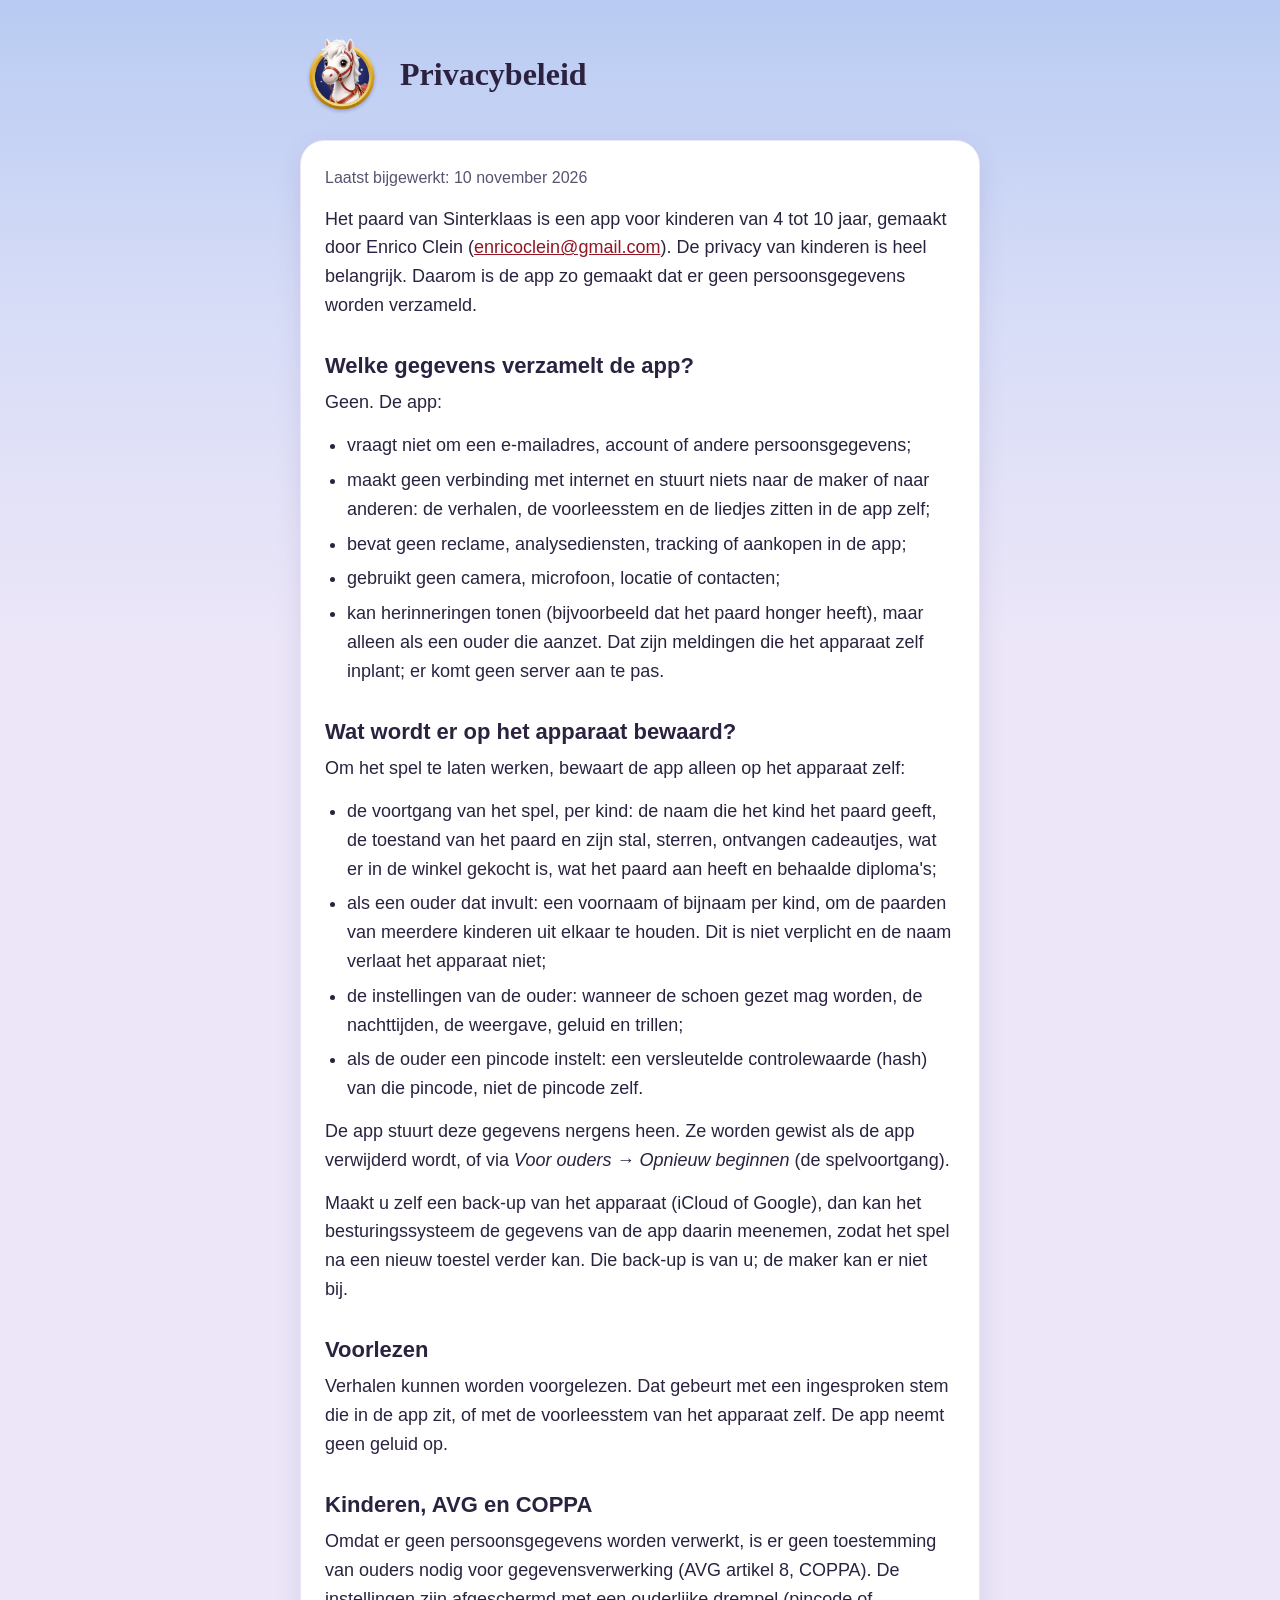
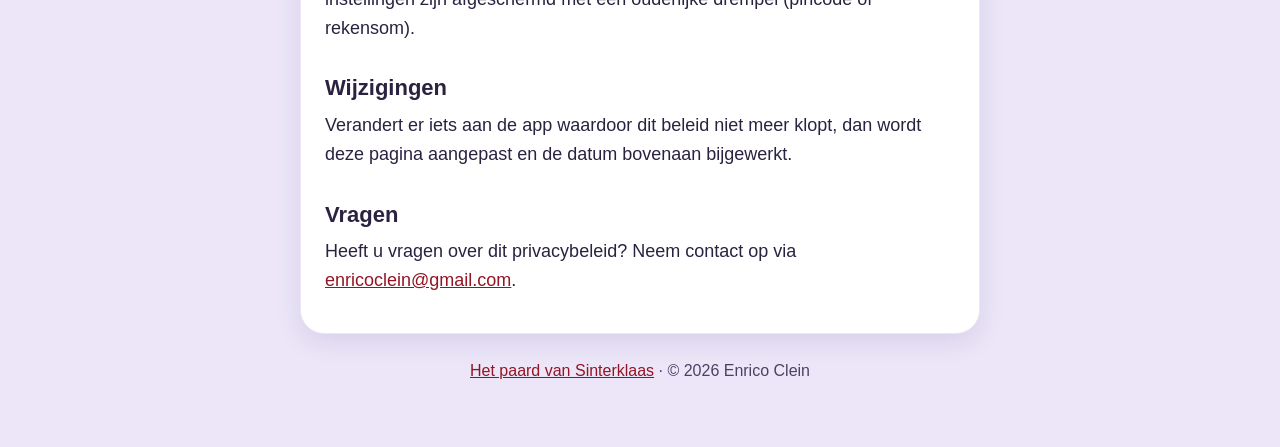
==== privacybeleid.html @ ad57cd05 "Support page and privacy policy for Het paard van Sinterklaas" ====
<!doctype html>
<html lang="nl">
<head>
<meta charset="utf-8">
<meta name="viewport" content="width=device-width, initial-scale=1">
<title>Privacybeleid: Het paard van Sinterklaas</title>
<meta name="description" content="Privacybeleid van de app Het paard van Sinterklaas: de app verzamelt geen gegevens.">
<link rel="stylesheet" href="style.css">
<link rel="icon" href="logo.png">
</head>
<body>
<main>
<header>
<img src="logo.png" alt="">
<h1>Privacybeleid</h1>
</header>
<article>
<p class="muted">Laatst bijgewerkt: 10 november 2026</p>
<p>Het paard van Sinterklaas is een app voor kinderen van 4 tot 10 jaar, gemaakt door Enrico Clein (<a href="mailto:enricoclein@gmail.com">enricoclein@gmail.com</a>). De privacy van kinderen is heel belangrijk. Daarom is de app zo gemaakt dat er geen persoonsgegevens worden verzameld.</p>

<h2>Welke gegevens verzamelt de app?</h2>
<p>Geen. De app:</p>
<ul>
<li>vraagt niet om een e-mailadres, account of andere persoonsgegevens;</li>
<li>maakt geen verbinding met internet en stuurt niets naar de maker of naar anderen: de verhalen, de voorleesstem en de liedjes zitten in de app zelf;</li>
<li>bevat geen reclame, analysediensten, tracking of aankopen in de app;</li>
<li>gebruikt geen camera, microfoon, locatie of contacten;</li>
<li>kan herinneringen tonen (bijvoorbeeld dat het paard honger heeft), maar alleen als een ouder die aanzet. Dat zijn meldingen die het apparaat zelf inplant; er komt geen server aan te pas.</li>
</ul>

<h2>Wat wordt er op het apparaat bewaard?</h2>
<p>Om het spel te laten werken, bewaart de app alleen op het apparaat zelf:</p>
<ul>
<li>de voortgang van het spel, per kind: de naam die het kind het paard geeft, de toestand van het paard en zijn stal, sterren, ontvangen cadeautjes, wat er in de winkel gekocht is, wat het paard aan heeft en behaalde diploma's;</li>
<li>als een ouder dat invult: een voornaam of bijnaam per kind, om de paarden van meerdere kinderen uit elkaar te houden. Dit is niet verplicht en de naam verlaat het apparaat niet;</li>
<li>de instellingen van de ouder: wanneer de schoen gezet mag worden, de nachttijden, de weergave, geluid en trillen;</li>
<li>als de ouder een pincode instelt: een versleutelde controlewaarde (hash) van die pincode, niet de pincode zelf.</li>
</ul>
<p>De app stuurt deze gegevens nergens heen. Ze worden gewist als de app verwijderd wordt, of via <em>Voor ouders → Opnieuw beginnen</em> (de spelvoortgang).</p>
<p>Maakt u zelf een back-up van het apparaat (iCloud of Google), dan kan het besturingssysteem de gegevens van de app daarin meenemen, zodat het spel na een nieuw toestel verder kan. Die back-up is van u; de maker kan er niet bij.</p>

<h2>Voorlezen</h2>
<p>Verhalen kunnen worden voorgelezen. Dat gebeurt met een ingesproken stem die in de app zit, of met de voorleesstem van het apparaat zelf. De app neemt geen geluid op.</p>

<h2>Kinderen, AVG en COPPA</h2>
<p>Omdat er geen persoonsgegevens worden verwerkt, is er geen toestemming van ouders nodig voor gegevensverwerking (AVG artikel 8, COPPA). De instellingen zijn afgeschermd met een ouderlijke drempel (pincode of rekensom).</p>

<h2>Wijzigingen</h2>
<p>Verandert er iets aan de app waardoor dit beleid niet meer klopt, dan wordt deze pagina aangepast en de datum bovenaan bijgewerkt.</p>

<h2>Vragen</h2>
<p>Heeft u vragen over dit privacybeleid? Neem contact op via <a href="mailto:enricoclein@gmail.com">enricoclein@gmail.com</a>.</p>
</article>
<footer><a href="index.html">Het paard van Sinterklaas</a> · © 2026 Enrico Clein</footer>
</main>
</body>
</html>
---- style.css ----
:root { color-scheme: light; }
* { box-sizing: border-box; }
body { margin: 0; font: 18px/1.6 -apple-system, BlinkMacSystemFont, "Segoe UI", Roboto, Helvetica, Arial, sans-serif; color: #2B2240; background: linear-gradient(180deg, #B9CBF2 0, #D8DDF7 320px, #ECE6F8 640px) #ECE6F8 no-repeat; }
main { max-width: 720px; margin: 0 auto; padding: 32px 20px 64px; }
header { display: flex; align-items: center; gap: 16px; margin-bottom: 24px; }
header img { width: 84px; height: 84px; }
h1 { font: 700 32px/1.2 Georgia, "Times New Roman", serif; margin: 0; }
h2 { font-size: 22px; line-height: 1.3; margin: 32px 0 8px; }
article { background: #fff; border: 1px solid #ECE7F7; border-radius: 24px; padding: 24px; box-shadow: 0 8px 24px rgba(91, 78, 154, .14); }
p, ul { margin: 0 0 14px; }
ul { padding-left: 22px; }
li { margin-bottom: 6px; }
a { color: #931523; }
.muted { color: #5A5270; font-size: 16px; }
footer { margin-top: 24px; font-size: 16px; color: #4A4262; text-align: center; }
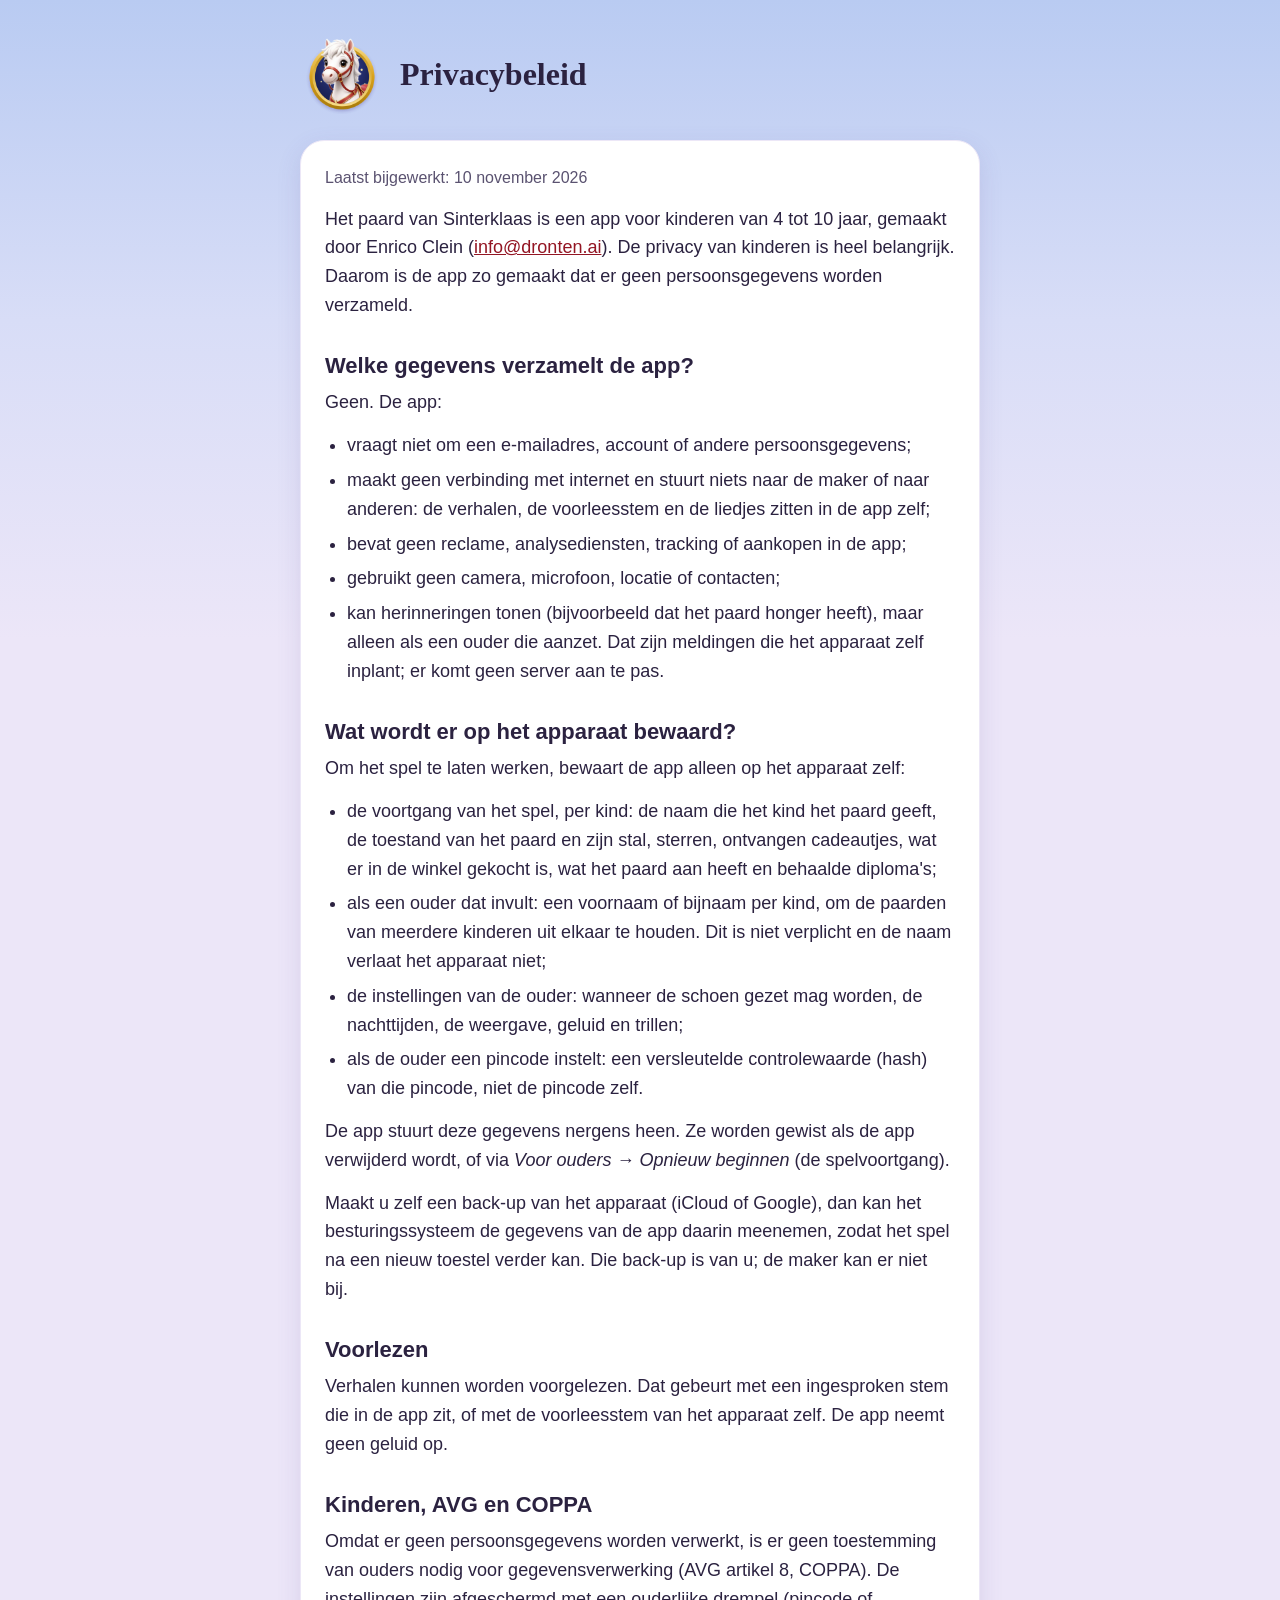
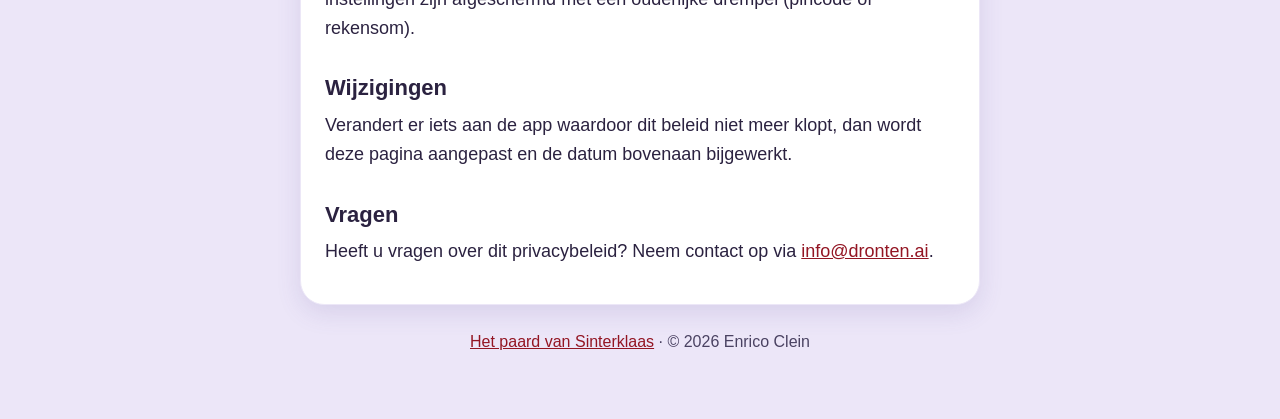
==== commit 1ca5f76b: "Privacy policy: new contact address" ====
--- a/privacybeleid.html
+++ b/privacybeleid.html
@@ -16,7 +16,7 @@
 </header>
 <article>
 <p class="muted">Laatst bijgewerkt: 10 november 2026</p>
-<p>Het paard van Sinterklaas is een app voor kinderen van 4 tot 10 jaar, gemaakt door Enrico Clein (<a href="mailto:enricoclein@gmail.com">enricoclein@gmail.com</a>). De privacy van kinderen is heel belangrijk. Daarom is de app zo gemaakt dat er geen persoonsgegevens worden verzameld.</p>
+<p>Het paard van Sinterklaas is een app voor kinderen van 4 tot 10 jaar, gemaakt door Enrico Clein (<a href="mailto:info@dronten.ai">info@dronten.ai</a>). De privacy van kinderen is heel belangrijk. Daarom is de app zo gemaakt dat er geen persoonsgegevens worden verzameld.</p>
 
 <h2>Welke gegevens verzamelt de app?</h2>
 <p>Geen. De app:</p>
@@ -49,7 +49,7 @@
 <p>Verandert er iets aan de app waardoor dit beleid niet meer klopt, dan wordt deze pagina aangepast en de datum bovenaan bijgewerkt.</p>
 
 <h2>Vragen</h2>
-<p>Heeft u vragen over dit privacybeleid? Neem contact op via <a href="mailto:enricoclein@gmail.com">enricoclein@gmail.com</a>.</p>
+<p>Heeft u vragen over dit privacybeleid? Neem contact op via <a href="mailto:info@dronten.ai">info@dronten.ai</a>.</p>
 </article>
 <footer><a href="index.html">Het paard van Sinterklaas</a> · © 2026 Enrico Clein</footer>
 </main>
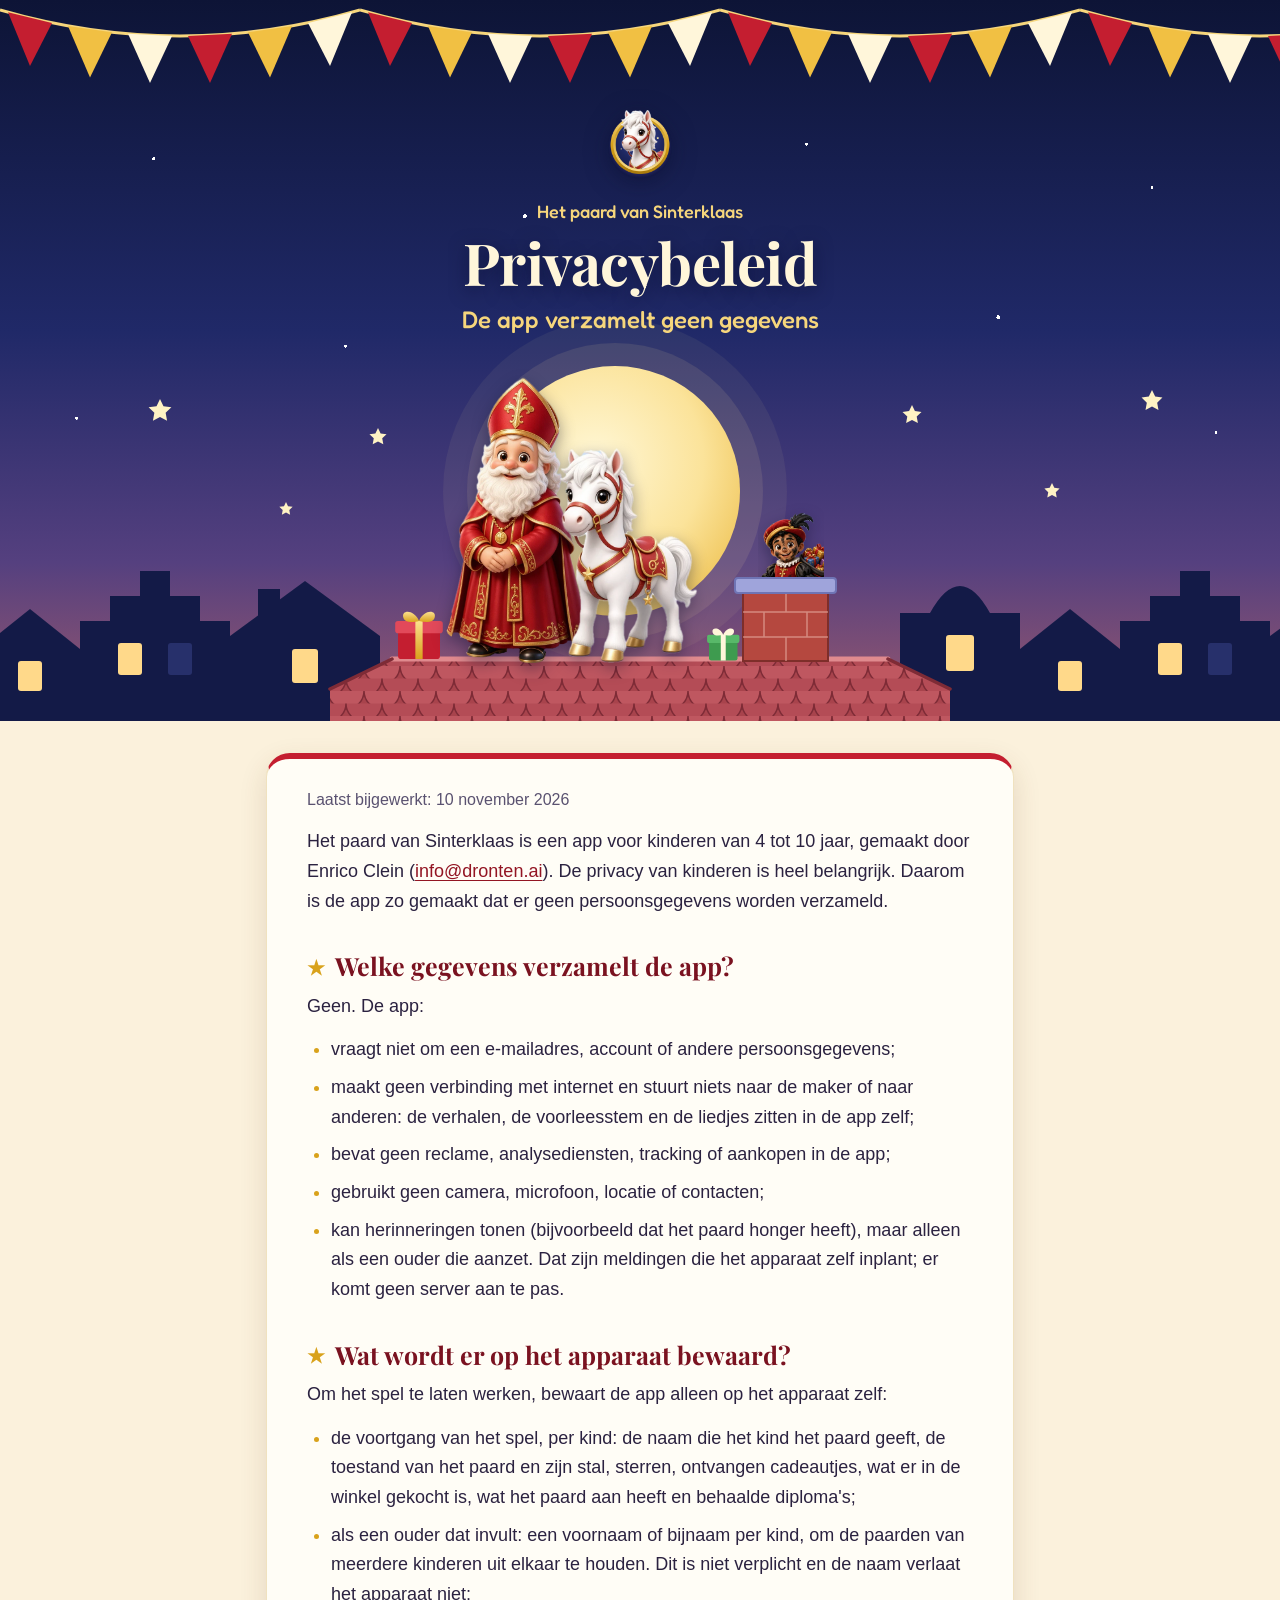
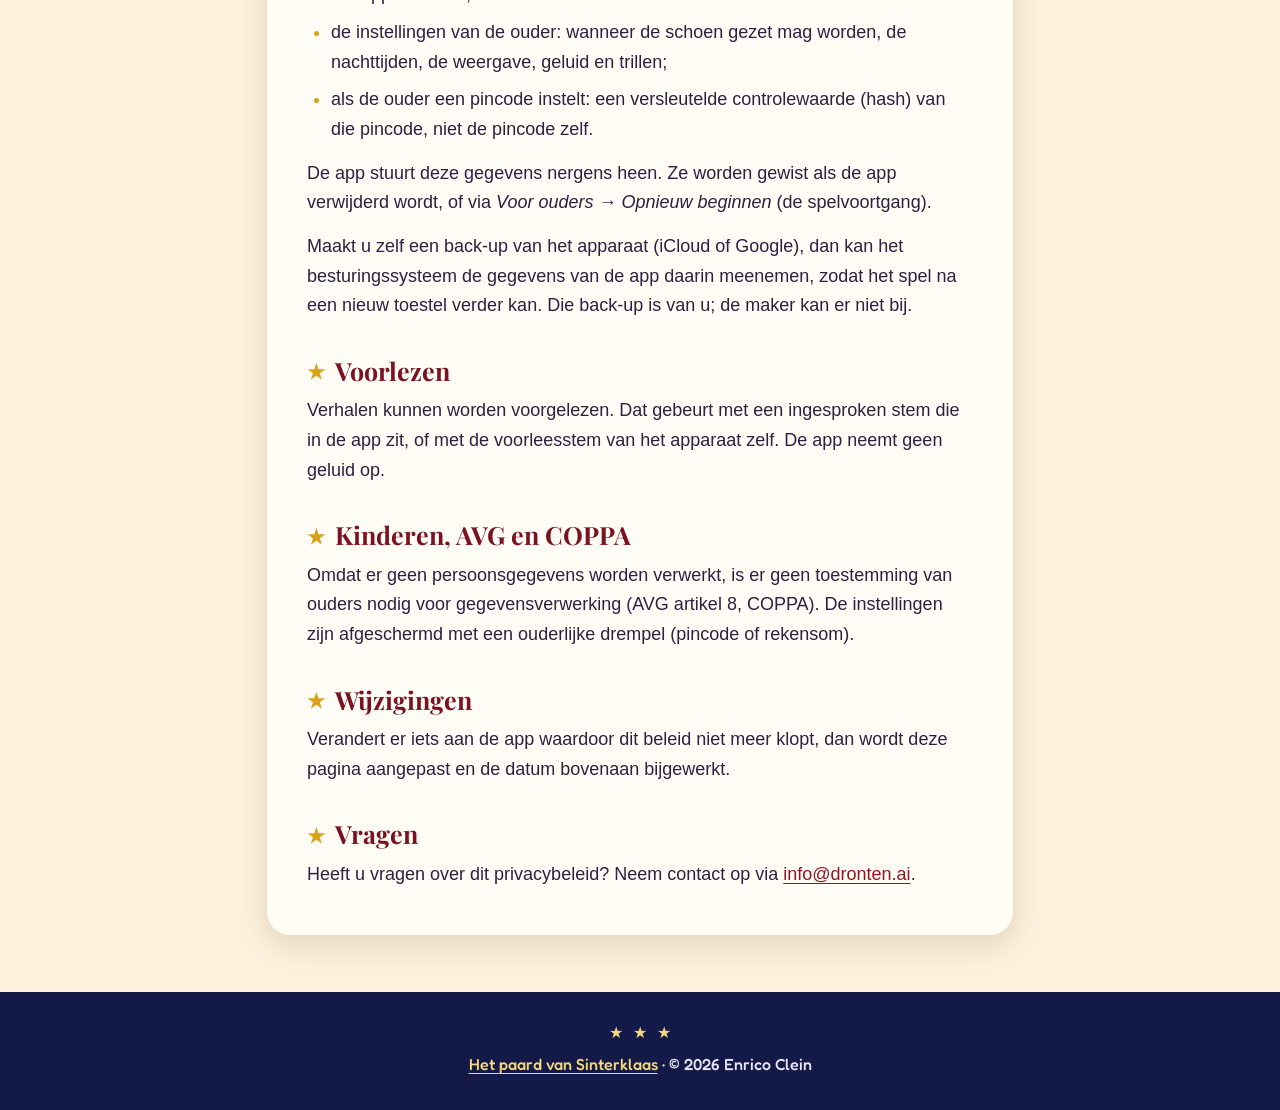
==== commit 1fcc5f14: "Festive evening header with Sinterklaas, the horse and Piet on both pages" ====
--- a/privacybeleid.html
+++ b/privacybeleid.html
@@ -5,15 +5,91 @@
 <meta name="viewport" content="width=device-width, initial-scale=1">
 <title>Privacybeleid: Het paard van Sinterklaas</title>
 <meta name="description" content="Privacybeleid van de app Het paard van Sinterklaas: de app verzamelt geen gegevens.">
+<meta name="theme-color" content="#0D1436">
 <link rel="stylesheet" href="style.css">
 <link rel="icon" href="logo.png">
 </head>
 <body>
+<header class="avond">
+<svg class="slinger" aria-hidden="true" focusable="false">
+<defs><pattern id="vlaggetjes" width="360" height="90" patternUnits="userSpaceOnUse">
+<path d="M0 10 Q180 62 360 10" fill="none" stroke="#F6D67C" stroke-width="3"/>
+<path d="M8 12.3 L52 22.9 L30 66 Z" fill="#C41E30"/>
+<path d="M68 25.9 L112 32.3 L90 77.5 Z" fill="#F1C043"/>
+<path d="M128 33.8 L172 35.9 L150 83 Z" fill="#FFF6DA"/>
+<path d="M188 35.9 L232 33.8 L210 83 Z" fill="#C41E30"/>
+<path d="M248 32.3 L292 25.9 L270 77.5 Z" fill="#F1C043"/>
+<path d="M308 22.9 L352 12.3 L330 66 Z" fill="#FFF6DA"/>
+</pattern></defs>
+<rect width="100%" height="90" fill="url(#vlaggetjes)"/>
+</svg>
+<div class="kop">
+<a class="logo" href="index.html" aria-label="Het paard van Sinterklaas, naar de beginpagina"><img src="logo.png" alt="" width="76" height="76"></a>
+<p class="boven"><a href="index.html">Het paard van Sinterklaas</a></p>
+<h1>Privacybeleid</h1>
+<p class="onder">De app verzamelt geen gegevens</p>
+</div>
+<svg class="dak" viewBox="0 0 1200 380" preserveAspectRatio="xMidYMax slice" role="img" aria-label="Sinterklaas, zijn paard en Piet op het dak, bij maanlicht">
+<defs>
+<path id="ster" d="M0,-1 L0.29,-0.4 L0.95,-0.31 L0.47,0.15 L0.59,0.81 L0,0.5 L-0.59,0.81 L-0.47,0.15 L-0.95,-0.31 L-0.29,-0.4 Z"/>
+<pattern id="tegels" width="36" height="25" patternUnits="userSpaceOnUse">
+<rect width="36" height="25" fill="#A8434C"/>
+<path d="M0 0 a18 18 0 0 0 36 0" fill="#BF5760" stroke="#7E2B36" stroke-width="1.5"/>
+<path d="M-18 12.5 a18 18 0 0 0 36 0 M18 12.5 a18 18 0 0 0 36 0" fill="#B44C56" stroke="#7E2B36" stroke-width="1.5"/>
+</pattern>
+<pattern id="huizen" width="520" height="170" patternUnits="userSpaceOnUse" patternTransform="translate(40 210)">
+<g fill="#131A47">
+<path d="M0 170 V70 H30 V45 H60 V20 H90 V45 H120 V70 H150 V170 Z"/>
+<path d="M150 170 V85 L225 30 L300 85 V170 Z"/><rect x="178" y="38" width="22" height="44"/>
+<path d="M300 170 V62 H330 Q360 8 390 62 H420 V170 Z"/>
+<path d="M420 170 V98 L470 58 L520 98 V170 Z"/>
+</g>
+<g fill="#FFD98A"><rect x="38" y="92" width="24" height="32" rx="3"/><rect x="212" y="98" width="26" height="34" rx="3"/><rect x="346" y="84" width="28" height="36" rx="3"/><rect x="458" y="110" width="24" height="30" rx="3"/></g>
+<rect x="88" y="92" width="24" height="32" rx="3" fill="#27306B"/>
+</pattern>
+<linearGradient id="goud" x1="0" y1="0" x2="0" y2="1"><stop offset="0" stop-color="#FBE08E"/><stop offset="1" stop-color="#D9A21B"/></linearGradient>
+<radialGradient id="maan" cx="42%" cy="38%" r="70%"><stop offset="0" stop-color="#FFF7D6"/><stop offset=".62" stop-color="#FBE39A"/><stop offset="1" stop-color="#EFC457"/></radialGradient>
+<clipPath id="piet-boven"><rect x="718" y="150" width="66" height="89"/></clipPath>
+</defs>
+<circle cx="575" cy="150" r="172" fill="#FBE39A" opacity=".06"/>
+<circle cx="575" cy="150" r="148" fill="#FBE39A" opacity=".10"/>
+<circle cx="575" cy="150" r="125" fill="url(#maan)"/>
+<g fill="#FFF3C4">
+<use class="twinkel" href="#ster" transform="translate(338 96) scale(9)"/>
+<use class="twinkel" href="#ster" transform="translate(872 74) scale(10)"/>
+<use class="twinkel" href="#ster" transform="translate(120 70) scale(12)"/>
+<use class="twinkel" href="#ster" transform="translate(246 168) scale(7)"/>
+<use class="twinkel" href="#ster" transform="translate(1012 150) scale(8)"/>
+<use class="twinkel" href="#ster" transform="translate(1112 60) scale(11)"/>
+<use class="twinkel" href="#ster" transform="translate(-180 110) scale(10)"/>
+<use class="twinkel" href="#ster" transform="translate(-420 60) scale(8)"/>
+<use class="twinkel" href="#ster" transform="translate(1390 120) scale(9)"/>
+<use class="twinkel" href="#ster" transform="translate(1640 56) scale(11)"/>
+<use class="twinkel" href="#ster" transform="translate(-700 140) scale(9)"/>
+<use class="twinkel" href="#ster" transform="translate(1900 150) scale(8)"/>
+</g>
+<rect x="-1600" y="210" width="1940" height="170" fill="url(#huizen)"/>
+<rect x="860" y="210" width="1940" height="170" fill="url(#huizen)"/>
+<path d="M290 380 V348 L352 318 H848 L910 348 V380 Z" fill="url(#tegels)"/>
+<path d="M352 318 H848" stroke="#E08A8E" stroke-width="5" stroke-linecap="round"/>
+<path d="M290 348 L352 318 M848 318 L910 348" stroke="#7E2B36" stroke-width="3.5" stroke-linecap="round"/>
+<g transform="translate(358 276) scale(.28)">
+<rect x="0" y="40" width="150" height="110" rx="12" fill="#C41E30"/><rect x="-10" y="14" width="170" height="44" rx="10" fill="#E2495A"/><rect x="62" y="14" width="26" height="136" fill="url(#goud)"/>
+<path d="M75 14 c-18 -42 -64 -40 -56 -12 c6 20 34 18 56 12 z m0 0 c18 -42 64 -40 56 -12 c-6 20 -34 18 -56 12 z" fill="url(#goud)"/>
+</g>
+<g transform="translate(669 291) scale(.19)">
+<rect x="0" y="40" width="150" height="110" rx="12" fill="#3E9B4F"/><rect x="-10" y="14" width="170" height="44" rx="10" fill="#58B869"/><rect x="62" y="14" width="26" height="136" fill="#FFF6DA"/>
+<path d="M75 14 c-18 -42 -64 -40 -56 -12 c6 20 34 18 56 12 z m0 0 c18 -42 64 -40 56 -12 c-6 20 -34 18 -56 12 z" fill="#FFF6DA"/>
+</g>
+<image class="wie" href="img/piet.webp" x="718" y="172" width="84" height="134" clip-path="url(#piet-boven)"/>
+<rect x="703" y="246" width="85" height="74" fill="#B5483F" stroke="#7E2E2A" stroke-width="2"/>
+<path d="M703 271 H788 M703 296 H788 M746 246 V271 M724 271 V296 M767 271 V296 M746 296 V320" stroke="#E2A79B" stroke-width="1.5" opacity=".7"/>
+<rect x="695" y="237" width="101" height="15" rx="3" fill="#9FA4DB" stroke="#6F74B4" stroke-width="2"/>
+<image class="wie" href="img/sinterklaas.webp" x="404" y="32" width="150" height="290"/>
+<image class="wie wiebel" href="img/paard.webp" x="464" y="80" width="249" height="249"/>
+</svg>
+</header>
 <main>
-<header>
-<img src="logo.png" alt="">
-<h1>Privacybeleid</h1>
-</header>
 <article>
 <p class="muted">Laatst bijgewerkt: 10 november 2026</p>
 <p>Het paard van Sinterklaas is een app voor kinderen van 4 tot 10 jaar, gemaakt door Enrico Clein (<a href="mailto:info@dronten.ai">info@dronten.ai</a>). De privacy van kinderen is heel belangrijk. Daarom is de app zo gemaakt dat er geen persoonsgegevens worden verzameld.</p>
@@ -51,7 +127,7 @@
 <h2>Vragen</h2>
 <p>Heeft u vragen over dit privacybeleid? Neem contact op via <a href="mailto:info@dronten.ai">info@dronten.ai</a>.</p>
 </article>
-<footer><a href="index.html">Het paard van Sinterklaas</a> · © 2026 Enrico Clein</footer>
 </main>
+<footer><span class="sterren" aria-hidden="true">★★★</span><a href="index.html">Het paard van Sinterklaas</a> · © 2026 Enrico Clein</footer>
 </body>
 </html>
--- a/style.css
+++ b/style.css
@@ -1,15 +1,120 @@
-:root { color-scheme: light; }
+/* Het paard van Sinterklaas: hulp- en privacypagina. Alles staat op deze site zelf: geen
+   lettertypen, scripts of plaatjes van elders. */
+
+@font-face { font-family: Titel; src: url(fonts/PlayfairDisplay-Bold.ttf) format("truetype"); font-weight: 700; font-display: swap; }
+@font-face { font-family: Rond; src: url(fonts/Fredoka-Medium.ttf) format("truetype"); font-weight: 500; font-display: swap; }
+
+:root {
+  color-scheme: light dark;
+  --nacht: #0D1436;
+  --goud: #F6D67C;
+  --room: #FFF6DA;
+  --rood: #C41E30;
+  --pagina: #FBF1DC;
+  --vel: #FFFDF6;
+  --rand: #F0E2BF;
+  --inkt: #2B2240;
+  --zacht: #5A5270;
+  --kop: #7A1220;
+  --link: #931523;
+  --vak: #FFF4D6;
+  --ster: #D9A21B;
+  --schaduw: 0 10px 28px rgba(92, 60, 20, .14);
+}
+@media (prefers-color-scheme: dark) {
+  :root {
+    --pagina: #10163D;
+    --vel: #1B2354;
+    --rand: #2C3676;
+    --inkt: #F3EEDF;
+    --zacht: #C3C0DA;
+    --kop: #F6D67C;
+    --link: #FFD98A;
+    --vak: #242D68;
+    --ster: #F6D67C;
+    --schaduw: 0 10px 28px rgba(0, 0, 0, .35);
+  }
+}
+
 * { box-sizing: border-box; }
-body { margin: 0; font: 18px/1.6 -apple-system, BlinkMacSystemFont, "Segoe UI", Roboto, Helvetica, Arial, sans-serif; color: #2B2240; background: linear-gradient(180deg, #B9CBF2 0, #D8DDF7 320px, #ECE6F8 640px) #ECE6F8 no-repeat; }
-main { max-width: 720px; margin: 0 auto; padding: 32px 20px 64px; }
-header { display: flex; align-items: center; gap: 16px; margin-bottom: 24px; }
-header img { width: 84px; height: 84px; }
-h1 { font: 700 32px/1.2 Georgia, "Times New Roman", serif; margin: 0; }
-h2 { font-size: 22px; line-height: 1.3; margin: 32px 0 8px; }
-article { background: #fff; border: 1px solid #ECE7F7; border-radius: 24px; padding: 24px; box-shadow: 0 8px 24px rgba(91, 78, 154, .14); }
+html { -webkit-text-size-adjust: 100%; }
+body {
+  margin: 0;
+  font: 18px/1.65 -apple-system, BlinkMacSystemFont, "Segoe UI", Roboto, Helvetica, Arial, sans-serif;
+  color: var(--inkt);
+  background: var(--pagina);
+}
+
+/* De kop: de avond op het dak */
+.avond {
+  position: relative;
+  overflow: hidden;
+  color: var(--room);
+  text-align: center;
+  background:
+    radial-gradient(1.5px 1.5px at 12% 22%, #fff 99%, transparent),
+    radial-gradient(1.5px 1.5px at 27% 48%, #fff 99%, transparent),
+    radial-gradient(2px 2px at 41% 30%, #fff 99%, transparent),
+    radial-gradient(1.5px 1.5px at 63% 20%, #fff 99%, transparent),
+    radial-gradient(2px 2px at 78% 44%, #fff 99%, transparent),
+    radial-gradient(1.5px 1.5px at 90% 26%, #fff 99%, transparent),
+    radial-gradient(1.5px 1.5px at 6% 58%, #fff 99%, transparent),
+    radial-gradient(1.5px 1.5px at 95% 60%, #fff 99%, transparent),
+    linear-gradient(180deg, #0D1436 0%, #202968 46%, #55407F 78%, #9C596D 100%);
+}
+.slinger { position: absolute; left: 0; top: 0; width: 100%; height: 90px; }
+.kop { position: relative; padding: 104px 20px 0; }
+.kop .logo { display: inline-block; border-radius: 50%; }
+.kop .logo img { display: block; width: 76px; height: 76px; filter: drop-shadow(0 6px 12px rgba(8, 10, 40, .5)); }
+.boven { margin: 10px 0 0; font: 500 18px/1.3 Rond, sans-serif; }
+.boven a { color: var(--goud); text-decoration: none; }
+.boven a:hover { text-decoration: underline; }
+h1 {
+  margin: 8px 0 0;
+  font: 700 clamp(34px, 6.4vw, 58px)/1.08 Titel, Georgia, "Times New Roman", serif;
+  letter-spacing: -.5px;
+  text-wrap: balance;
+  text-shadow: 0 4px 18px rgba(8, 10, 40, .5);
+}
+.onder { margin: 10px 0 0; font: 500 clamp(18px, 2.6vw, 24px)/1.3 Rond, sans-serif; color: var(--goud); text-wrap: balance; }
+.dak { display: block; width: 100%; height: clamp(240px, 31.67vw, 380px); max-width: 1200px; margin: 6px auto 0; overflow: visible; }
+.wie { filter: drop-shadow(0 6px 8px rgba(8, 10, 40, .4)); }
+
+@media (prefers-reduced-motion: no-preference) {
+  .twinkel { animation: twinkel 3.6s ease-in-out infinite; }
+  .twinkel:nth-of-type(2n) { animation-delay: -1.2s; }
+  .twinkel:nth-of-type(3n) { animation-delay: -2.4s; }
+  .wiebel { transform-box: fill-box; transform-origin: 50% 100%; animation: wiebel 3.2s ease-in-out infinite; }
+  @keyframes twinkel { 50% { opacity: .35; } }
+  @keyframes wiebel { 50% { transform: translateY(-3px) rotate(-.6deg); } }
+}
+
+/* Het vel met de tekst */
+main { max-width: 780px; margin: 0 auto; padding: 32px 16px 56px; }
+article {
+  background: var(--vel);
+  border: 1px solid var(--rand);
+  border-top: 6px solid var(--rood);
+  border-radius: 24px;
+  padding: 28px clamp(20px, 5vw, 40px) 32px;
+  box-shadow: var(--schaduw);
+}
+h2 { margin: 34px 0 10px; font: 700 25px/1.25 Titel, Georgia, "Times New Roman", serif; color: var(--kop); text-wrap: balance; }
+h2::before { content: "★" / ""; margin-right: 10px; color: var(--ster); font-size: .8em; vertical-align: .08em; }
+article > :first-child { margin-top: 0; }
 p, ul { margin: 0 0 14px; }
-ul { padding-left: 22px; }
-li { margin-bottom: 6px; }
-a { color: #931523; }
-.muted { color: #5A5270; font-size: 16px; }
-footer { margin-top: 24px; font-size: 16px; color: #4A4262; text-align: center; }
+ul { padding-left: 24px; }
+li { margin-bottom: 8px; }
+li::marker { color: var(--ster); }
+a { color: var(--link); text-underline-offset: 3px; }
+a:focus-visible { outline: 3px solid var(--goud); outline-offset: 3px; border-radius: 4px; }
+.muted { color: var(--zacht); font-size: 16px; }
+.intro { font-size: 20px; line-height: 1.55; }
+.vraag { margin: 0 0 12px; padding: 14px 18px; background: var(--vak); border-radius: 16px; }
+.vraag strong { display: block; margin-bottom: 2px; font: 500 19px/1.35 Rond, sans-serif; }
+.vraag p { margin: 0; }
+
+/* De voet */
+footer { background: #131A47; color: #E9E4F5; text-align: center; padding: 28px 16px 34px; font: 500 16px/1.5 Rond, sans-serif; }
+footer .sterren { display: block; margin-bottom: 8px; color: var(--goud); letter-spacing: 10px; padding-left: 10px; }
+footer a { color: var(--goud); }
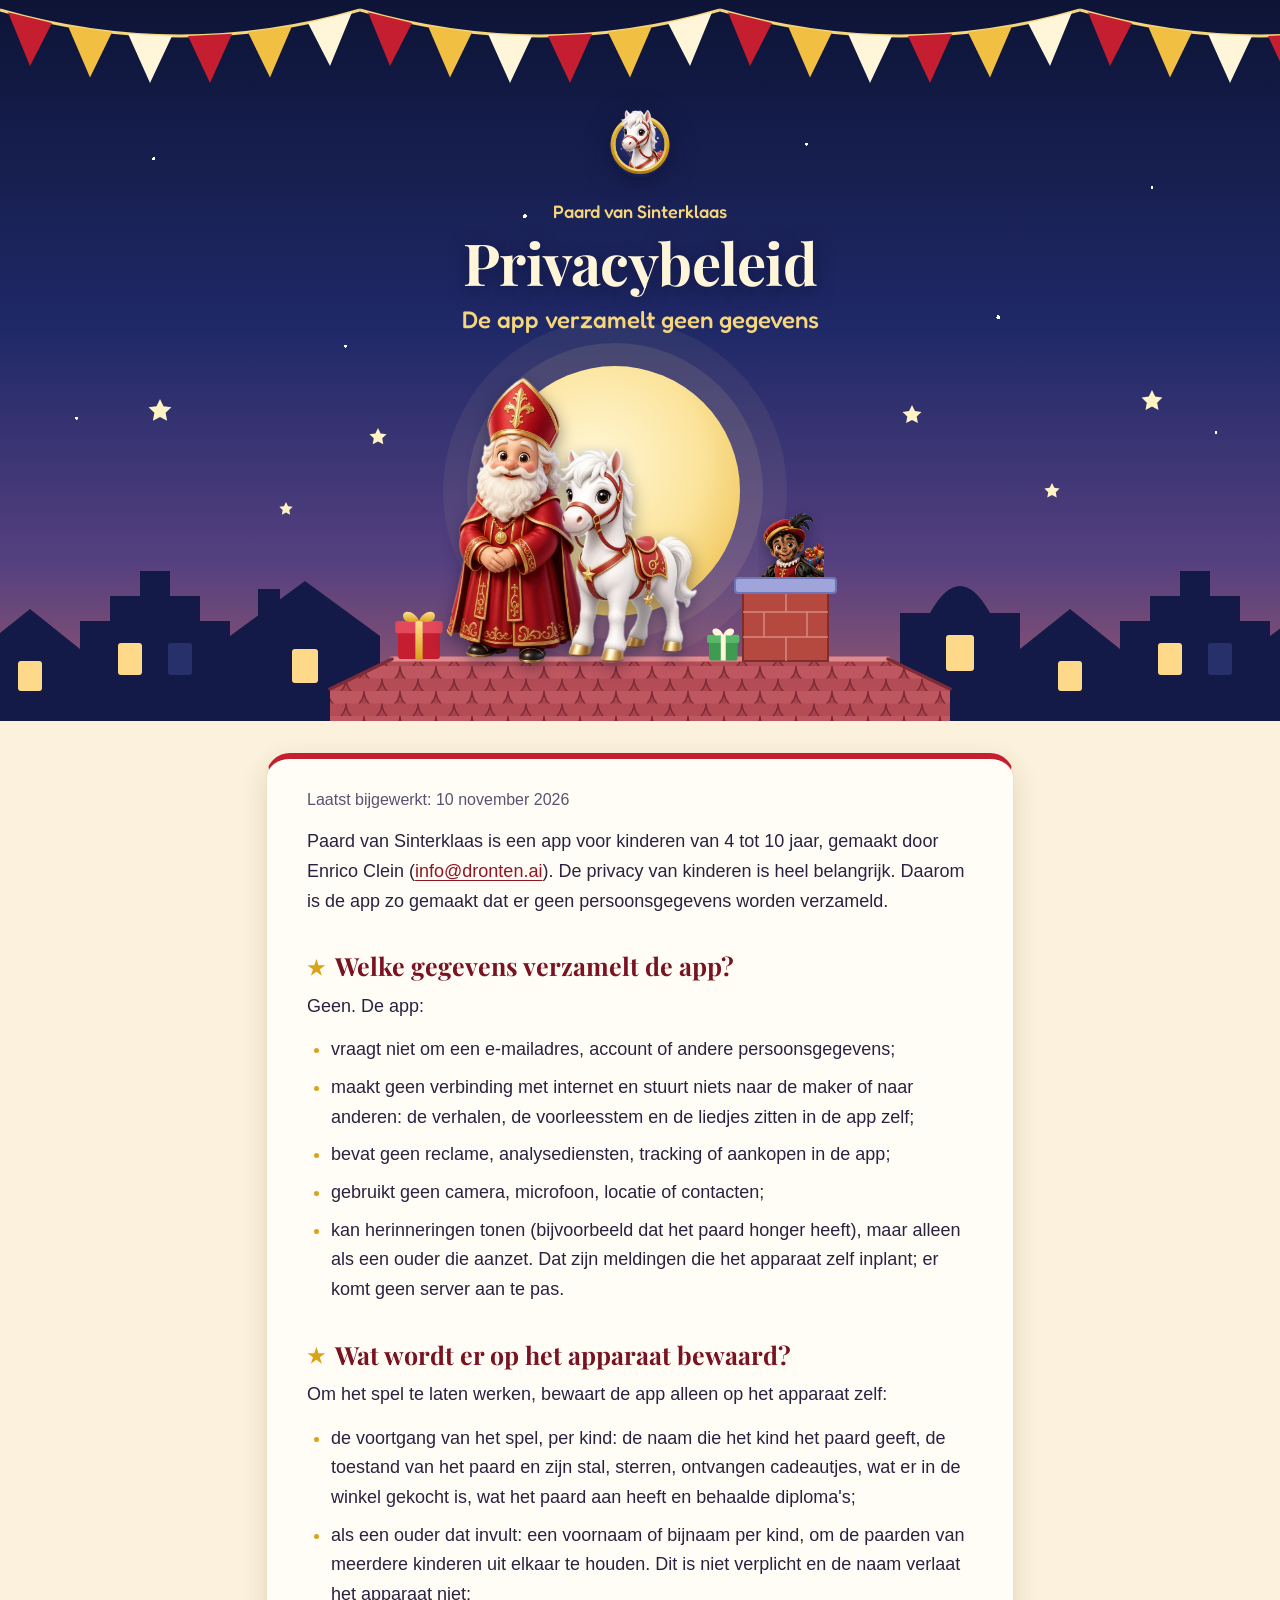
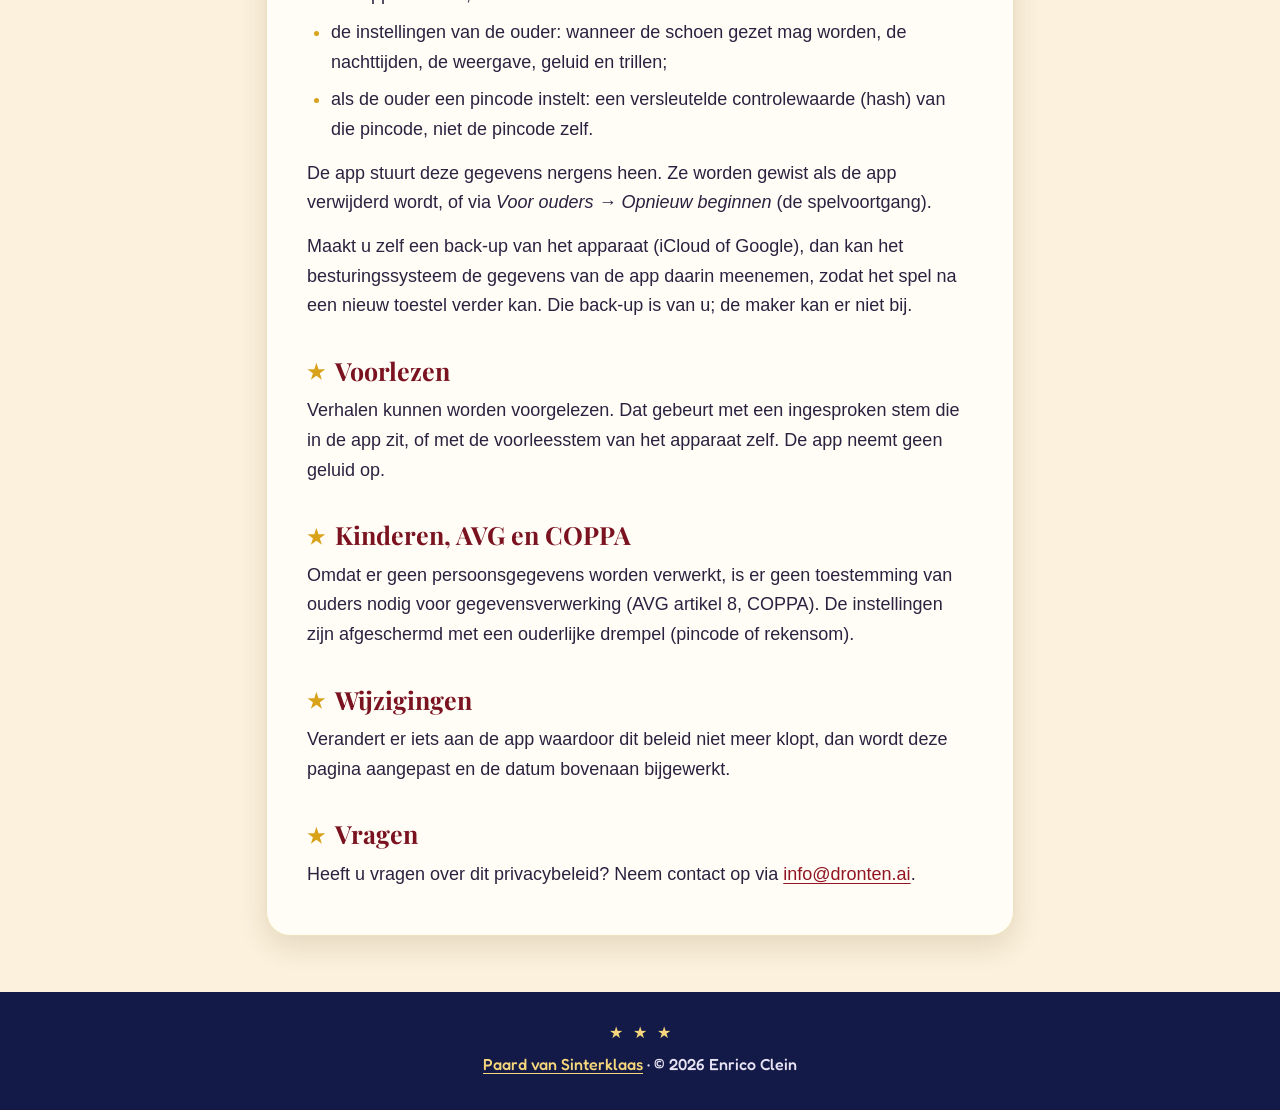
==== commit 51f4e4fa: "Rename the app to Paard van Sinterklaas" ====
--- a/privacybeleid.html
+++ b/privacybeleid.html
@@ -3,8 +3,8 @@
 <head>
 <meta charset="utf-8">
 <meta name="viewport" content="width=device-width, initial-scale=1">
-<title>Privacybeleid: Het paard van Sinterklaas</title>
-<meta name="description" content="Privacybeleid van de app Het paard van Sinterklaas: de app verzamelt geen gegevens.">
+<title>Privacybeleid: Paard van Sinterklaas</title>
+<meta name="description" content="Privacybeleid van de app Paard van Sinterklaas: de app verzamelt geen gegevens.">
 <meta name="theme-color" content="#0D1436">
 <link rel="stylesheet" href="style.css">
 <link rel="icon" href="logo.png">
@@ -24,8 +24,8 @@
 <rect width="100%" height="90" fill="url(#vlaggetjes)"/>
 </svg>
 <div class="kop">
-<a class="logo" href="index.html" aria-label="Het paard van Sinterklaas, naar de beginpagina"><img src="logo.png" alt="" width="76" height="76"></a>
-<p class="boven"><a href="index.html">Het paard van Sinterklaas</a></p>
+<a class="logo" href="index.html" aria-label="Paard van Sinterklaas, naar de beginpagina"><img src="logo.png" alt="" width="76" height="76"></a>
+<p class="boven"><a href="index.html">Paard van Sinterklaas</a></p>
 <h1>Privacybeleid</h1>
 <p class="onder">De app verzamelt geen gegevens</p>
 </div>
@@ -92,7 +92,7 @@
 <main>
 <article>
 <p class="muted">Laatst bijgewerkt: 10 november 2026</p>
-<p>Het paard van Sinterklaas is een app voor kinderen van 4 tot 10 jaar, gemaakt door Enrico Clein (<a href="mailto:info@dronten.ai">info@dronten.ai</a>). De privacy van kinderen is heel belangrijk. Daarom is de app zo gemaakt dat er geen persoonsgegevens worden verzameld.</p>
+<p>Paard van Sinterklaas is een app voor kinderen van 4 tot 10 jaar, gemaakt door Enrico Clein (<a href="mailto:info@dronten.ai">info@dronten.ai</a>). De privacy van kinderen is heel belangrijk. Daarom is de app zo gemaakt dat er geen persoonsgegevens worden verzameld.</p>
 
 <h2>Welke gegevens verzamelt de app?</h2>
 <p>Geen. De app:</p>
@@ -128,6 +128,6 @@
 <p>Heeft u vragen over dit privacybeleid? Neem contact op via <a href="mailto:info@dronten.ai">info@dronten.ai</a>.</p>
 </article>
 </main>
-<footer><span class="sterren" aria-hidden="true">★★★</span><a href="index.html">Het paard van Sinterklaas</a> · © 2026 Enrico Clein</footer>
+<footer><span class="sterren" aria-hidden="true">★★★</span><a href="index.html">Paard van Sinterklaas</a> · © 2026 Enrico Clein</footer>
 </body>
 </html>
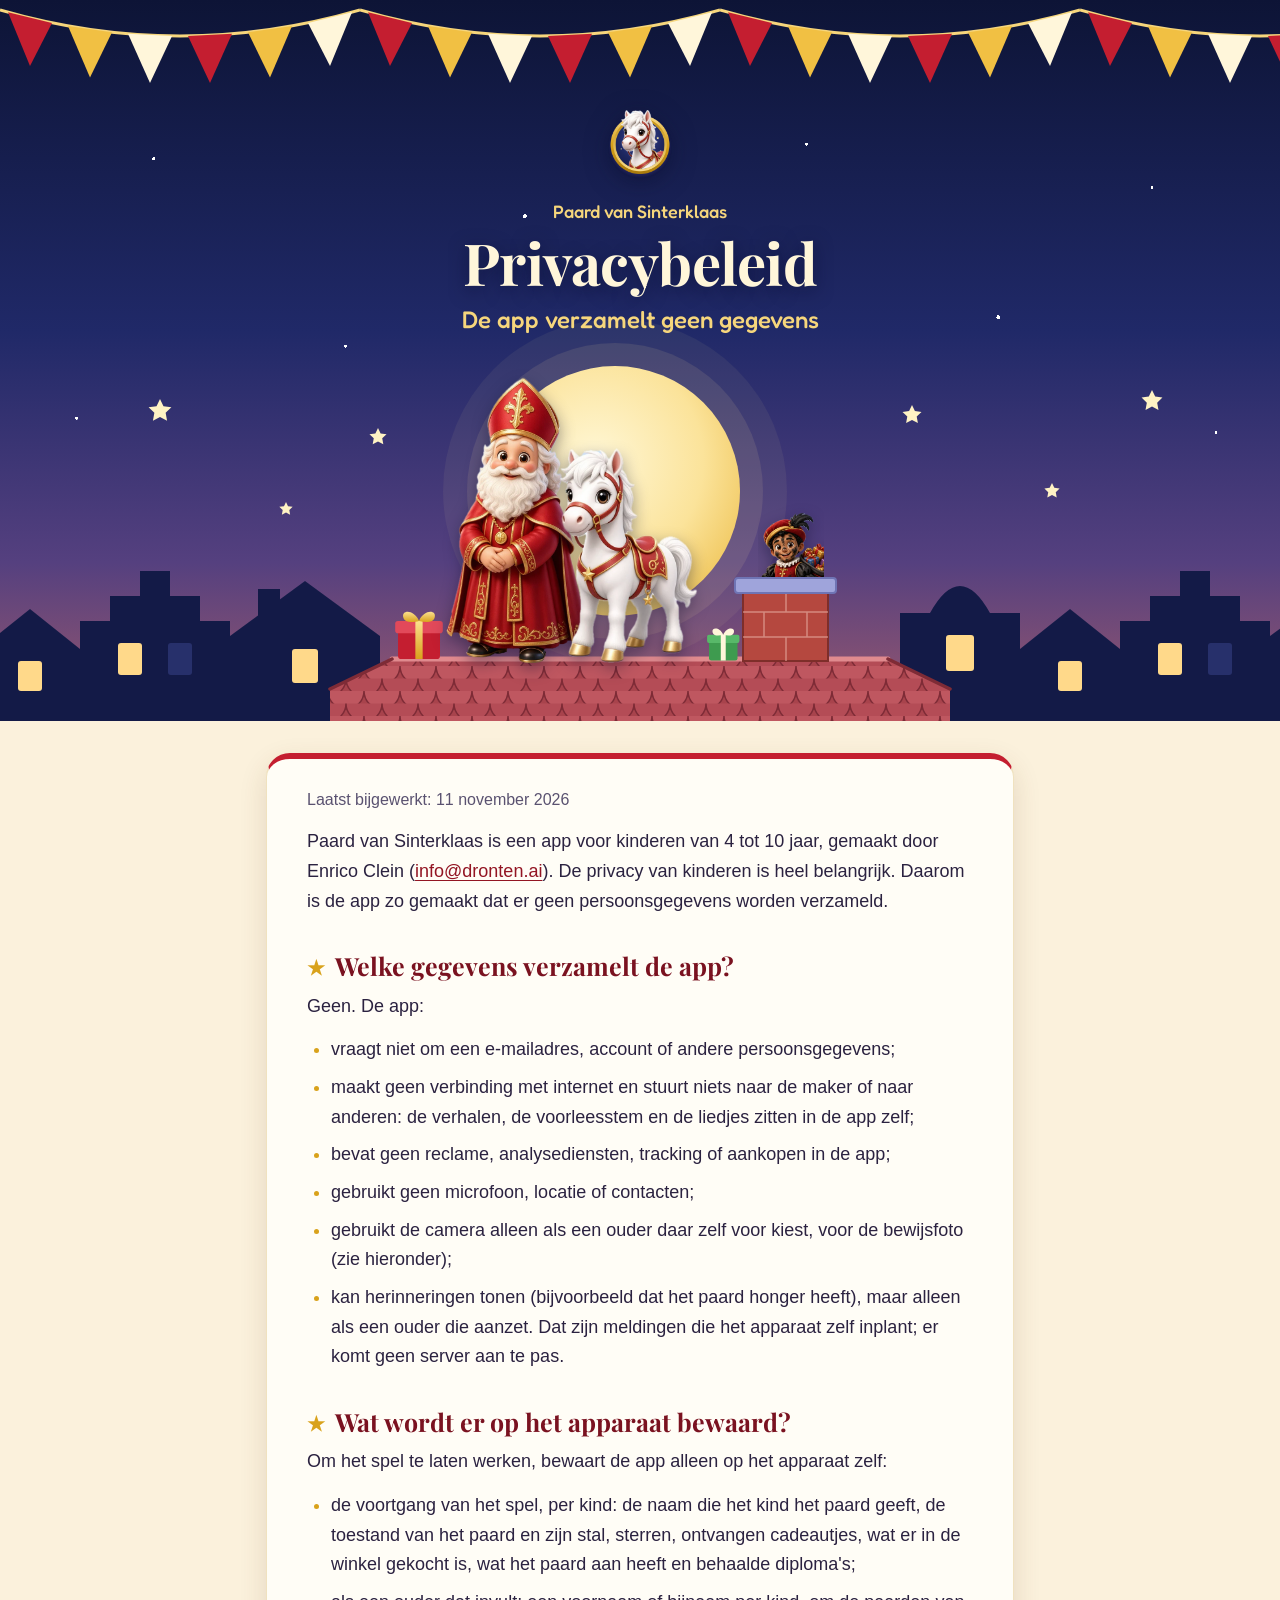
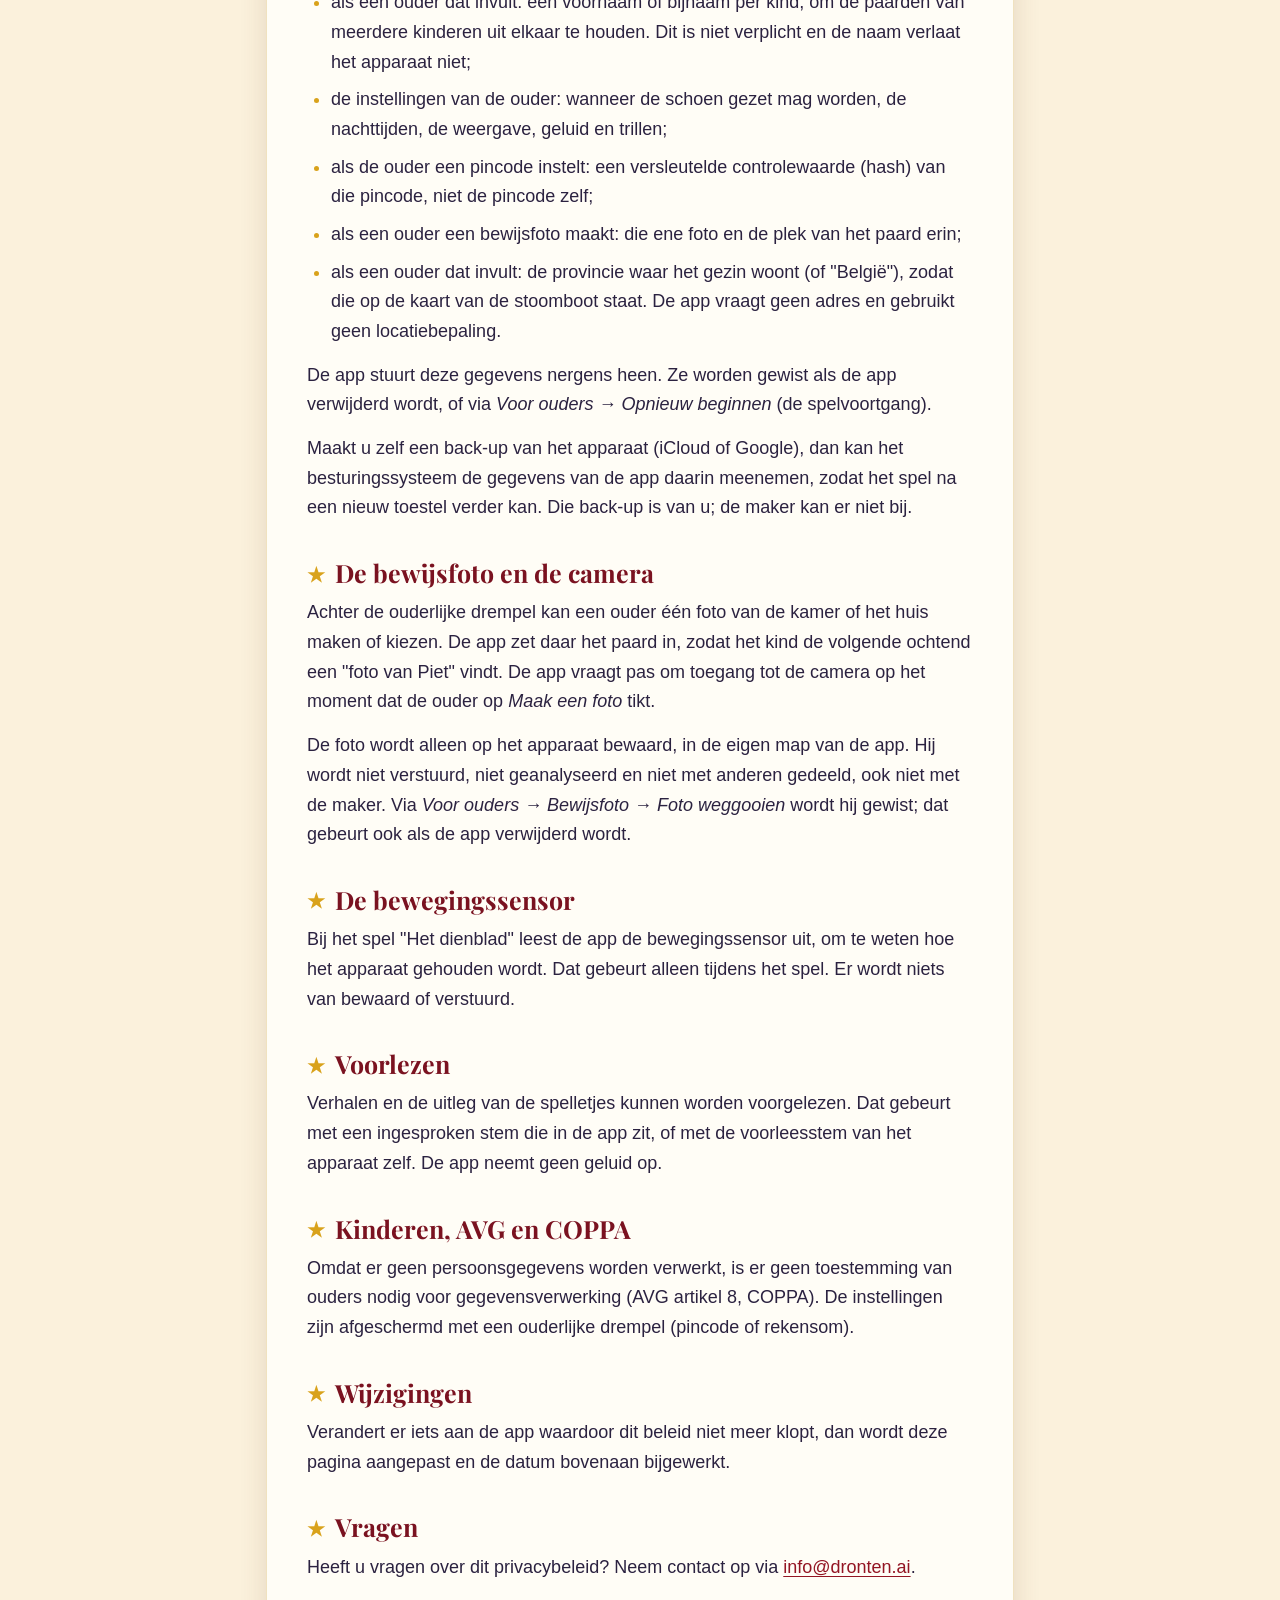
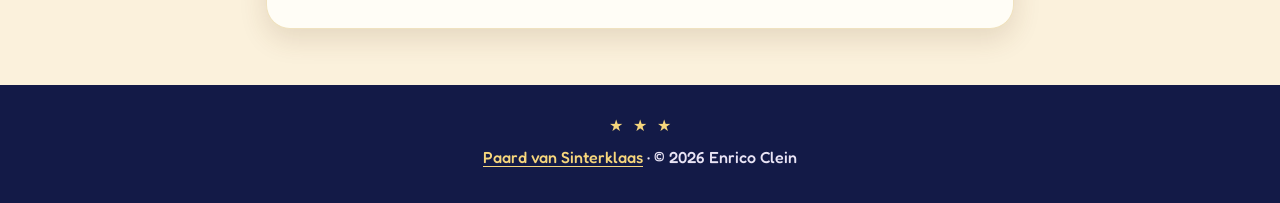
==== commit b67306f3: "Privacy policy for version 1.1: the proof photo and the camera, the motion sensor, the home province" ====
--- a/privacybeleid.html
+++ b/privacybeleid.html
@@ -91,7 +91,7 @@
 </header>
 <main>
 <article>
-<p class="muted">Laatst bijgewerkt: 10 november 2026</p>
+<p class="muted">Laatst bijgewerkt: 11 november 2026</p>
 <p>Paard van Sinterklaas is een app voor kinderen van 4 tot 10 jaar, gemaakt door Enrico Clein (<a href="mailto:info@dronten.ai">info@dronten.ai</a>). De privacy van kinderen is heel belangrijk. Daarom is de app zo gemaakt dat er geen persoonsgegevens worden verzameld.</p>
 
 <h2>Welke gegevens verzamelt de app?</h2>
@@ -100,7 +100,8 @@
 <li>vraagt niet om een e-mailadres, account of andere persoonsgegevens;</li>
 <li>maakt geen verbinding met internet en stuurt niets naar de maker of naar anderen: de verhalen, de voorleesstem en de liedjes zitten in de app zelf;</li>
 <li>bevat geen reclame, analysediensten, tracking of aankopen in de app;</li>
-<li>gebruikt geen camera, microfoon, locatie of contacten;</li>
+<li>gebruikt geen microfoon, locatie of contacten;</li>
+<li>gebruikt de camera alleen als een ouder daar zelf voor kiest, voor de bewijsfoto (zie hieronder);</li>
 <li>kan herinneringen tonen (bijvoorbeeld dat het paard honger heeft), maar alleen als een ouder die aanzet. Dat zijn meldingen die het apparaat zelf inplant; er komt geen server aan te pas.</li>
 </ul>
 
@@ -110,13 +111,22 @@
 <li>de voortgang van het spel, per kind: de naam die het kind het paard geeft, de toestand van het paard en zijn stal, sterren, ontvangen cadeautjes, wat er in de winkel gekocht is, wat het paard aan heeft en behaalde diploma's;</li>
 <li>als een ouder dat invult: een voornaam of bijnaam per kind, om de paarden van meerdere kinderen uit elkaar te houden. Dit is niet verplicht en de naam verlaat het apparaat niet;</li>
 <li>de instellingen van de ouder: wanneer de schoen gezet mag worden, de nachttijden, de weergave, geluid en trillen;</li>
-<li>als de ouder een pincode instelt: een versleutelde controlewaarde (hash) van die pincode, niet de pincode zelf.</li>
+<li>als de ouder een pincode instelt: een versleutelde controlewaarde (hash) van die pincode, niet de pincode zelf;</li>
+<li>als een ouder een bewijsfoto maakt: die ene foto en de plek van het paard erin;</li>
+<li>als een ouder dat invult: de provincie waar het gezin woont (of "België"), zodat die op de kaart van de stoomboot staat. De app vraagt geen adres en gebruikt geen locatiebepaling.</li>
 </ul>
 <p>De app stuurt deze gegevens nergens heen. Ze worden gewist als de app verwijderd wordt, of via <em>Voor ouders → Opnieuw beginnen</em> (de spelvoortgang).</p>
 <p>Maakt u zelf een back-up van het apparaat (iCloud of Google), dan kan het besturingssysteem de gegevens van de app daarin meenemen, zodat het spel na een nieuw toestel verder kan. Die back-up is van u; de maker kan er niet bij.</p>
 
+<h2>De bewijsfoto en de camera</h2>
+<p>Achter de ouderlijke drempel kan een ouder één foto van de kamer of het huis maken of kiezen. De app zet daar het paard in, zodat het kind de volgende ochtend een "foto van Piet" vindt. De app vraagt pas om toegang tot de camera op het moment dat de ouder op <em>Maak een foto</em> tikt.</p>
+<p>De foto wordt alleen op het apparaat bewaard, in de eigen map van de app. Hij wordt niet verstuurd, niet geanalyseerd en niet met anderen gedeeld, ook niet met de maker. Via <em>Voor ouders → Bewijsfoto → Foto weggooien</em> wordt hij gewist; dat gebeurt ook als de app verwijderd wordt.</p>
+
+<h2>De bewegingssensor</h2>
+<p>Bij het spel "Het dienblad" leest de app de bewegingssensor uit, om te weten hoe het apparaat gehouden wordt. Dat gebeurt alleen tijdens het spel. Er wordt niets van bewaard of verstuurd.</p>
+
 <h2>Voorlezen</h2>
-<p>Verhalen kunnen worden voorgelezen. Dat gebeurt met een ingesproken stem die in de app zit, of met de voorleesstem van het apparaat zelf. De app neemt geen geluid op.</p>
+<p>Verhalen en de uitleg van de spelletjes kunnen worden voorgelezen. Dat gebeurt met een ingesproken stem die in de app zit, of met de voorleesstem van het apparaat zelf. De app neemt geen geluid op.</p>
 
 <h2>Kinderen, AVG en COPPA</h2>
 <p>Omdat er geen persoonsgegevens worden verwerkt, is er geen toestemming van ouders nodig voor gegevensverwerking (AVG artikel 8, COPPA). De instellingen zijn afgeschermd met een ouderlijke drempel (pincode of rekensom).</p>
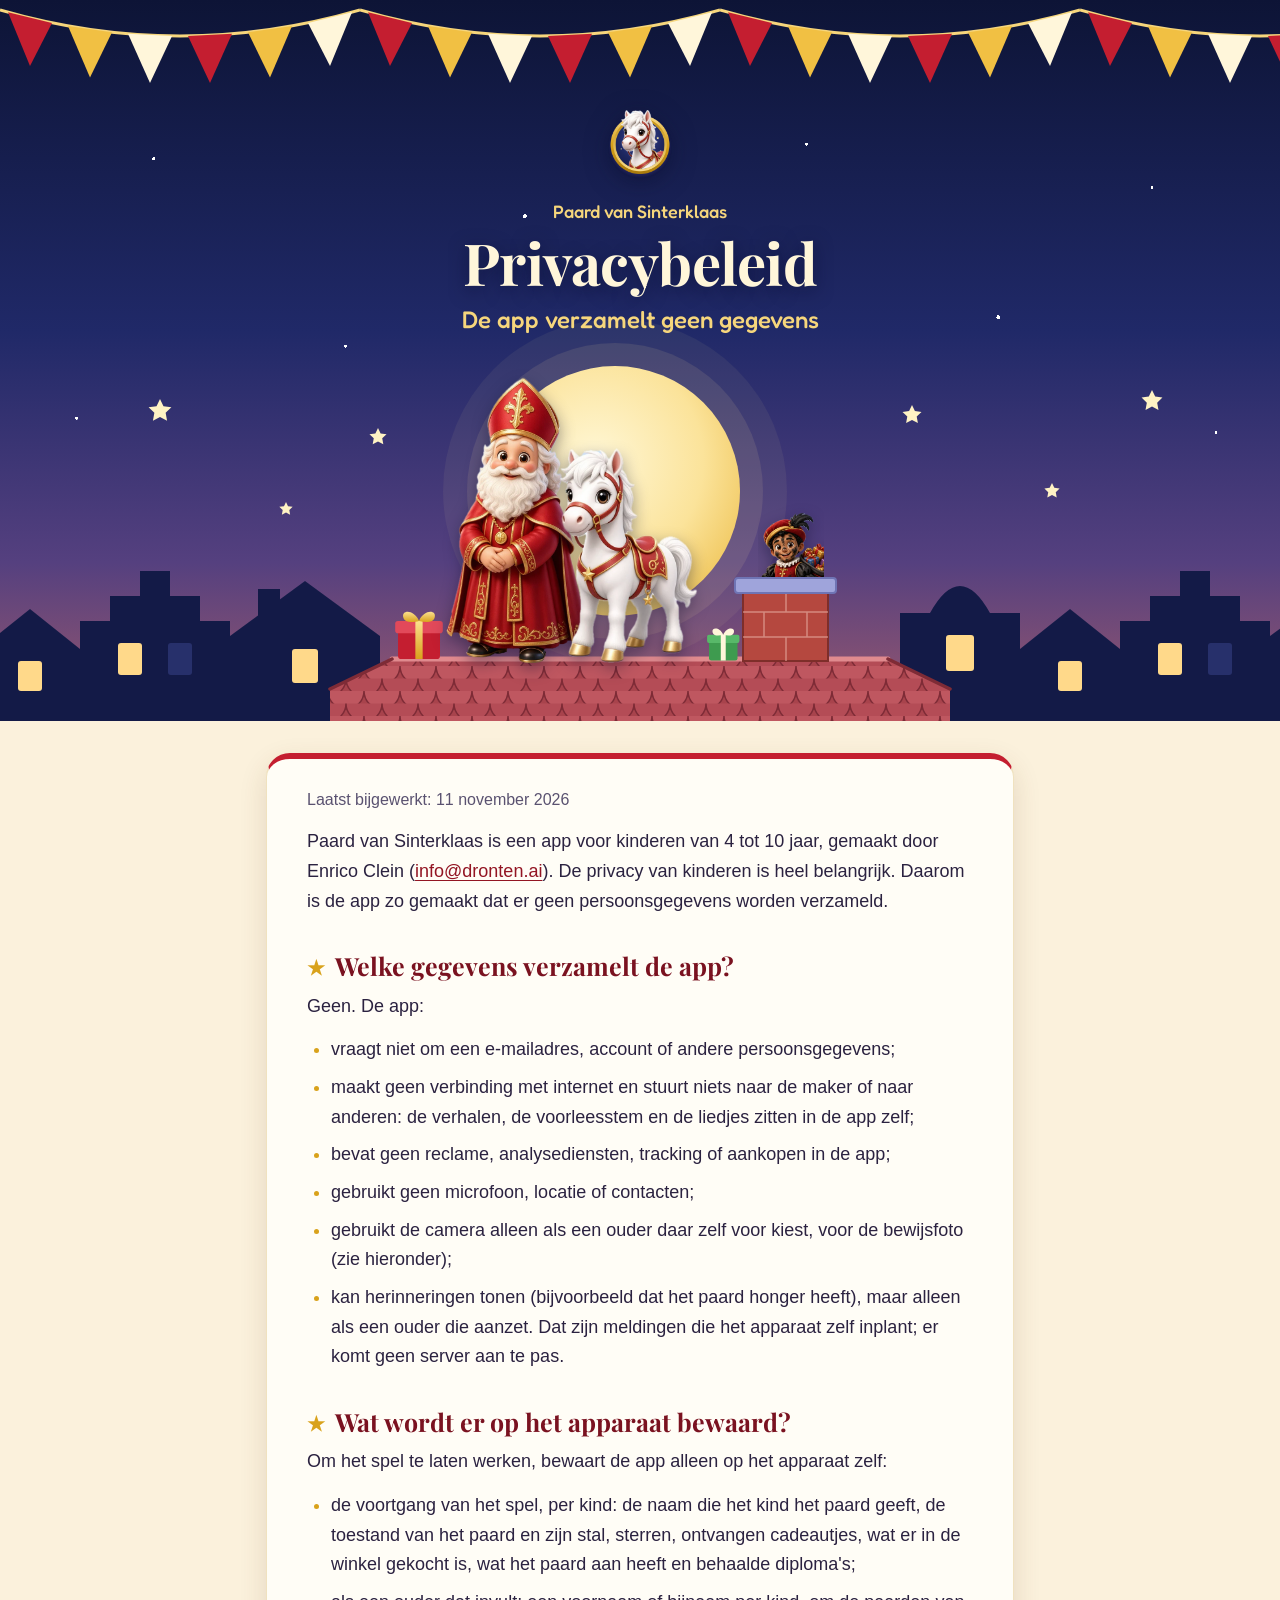
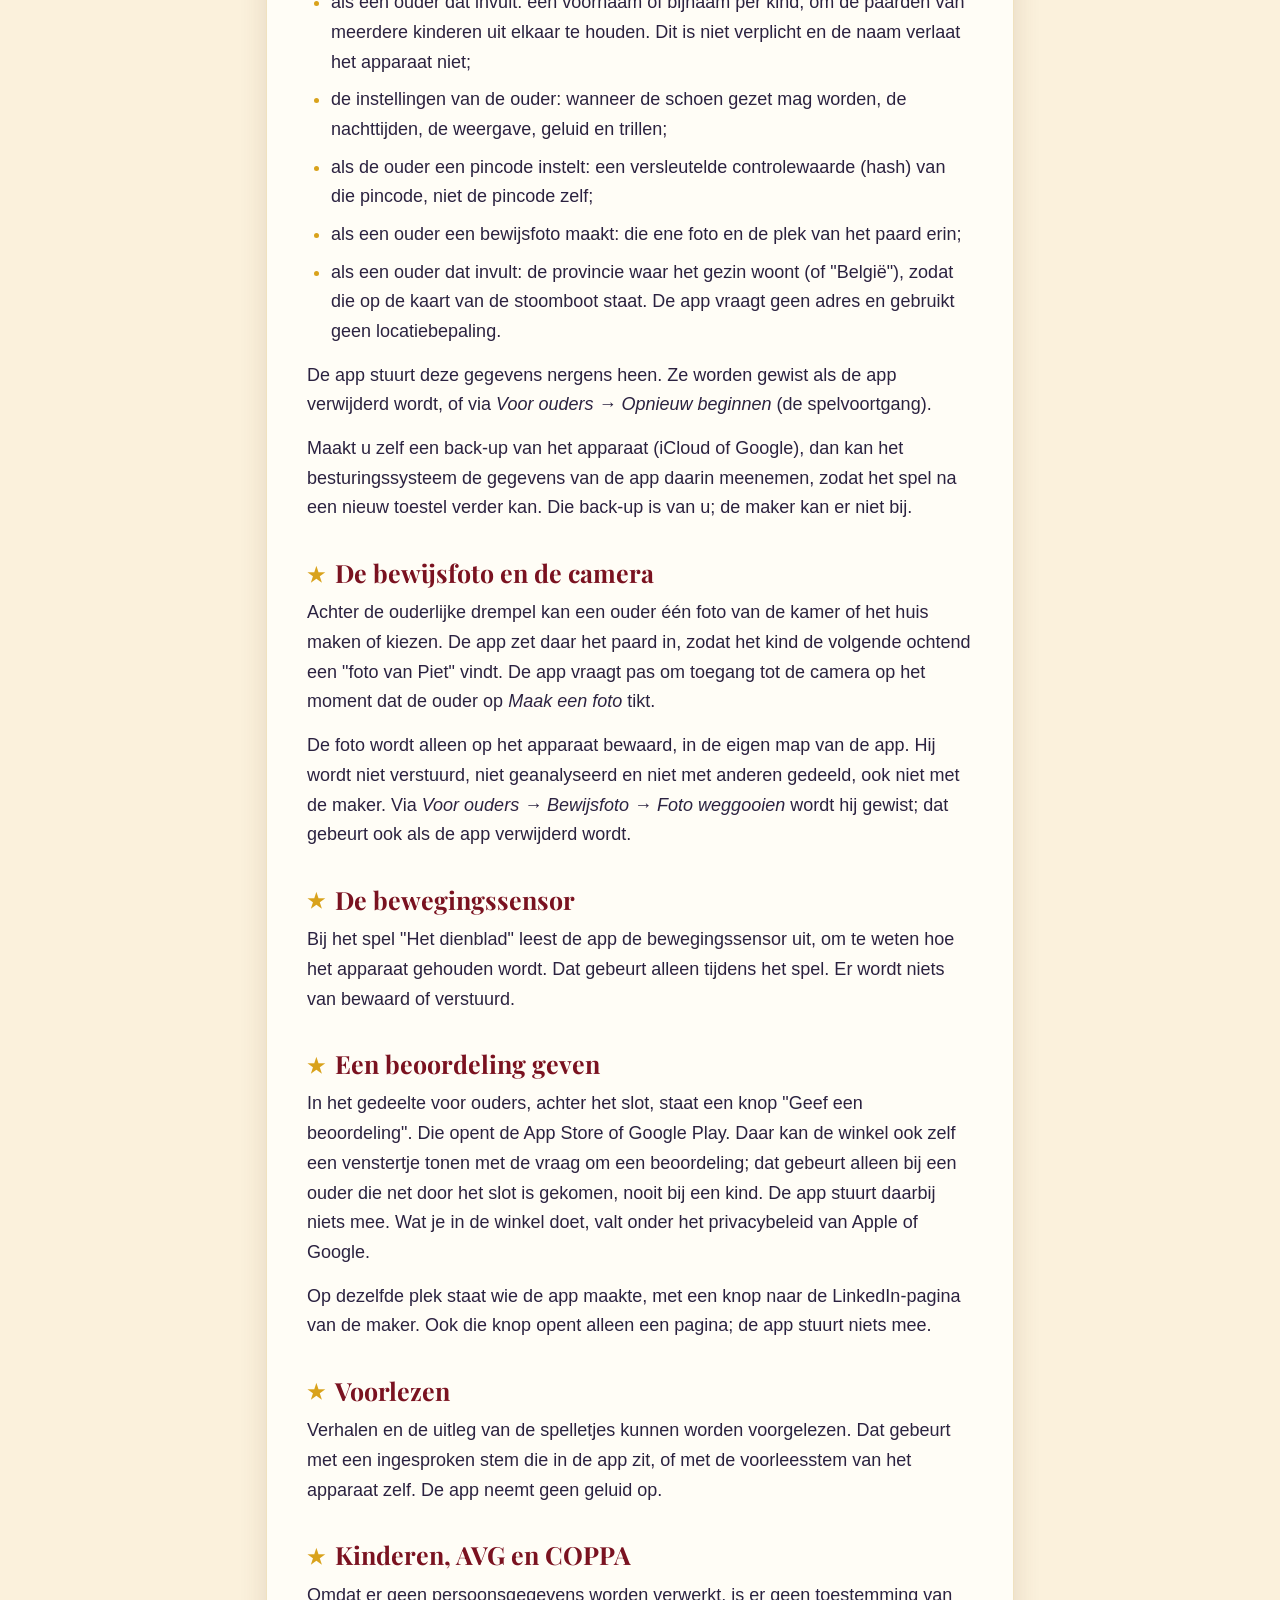
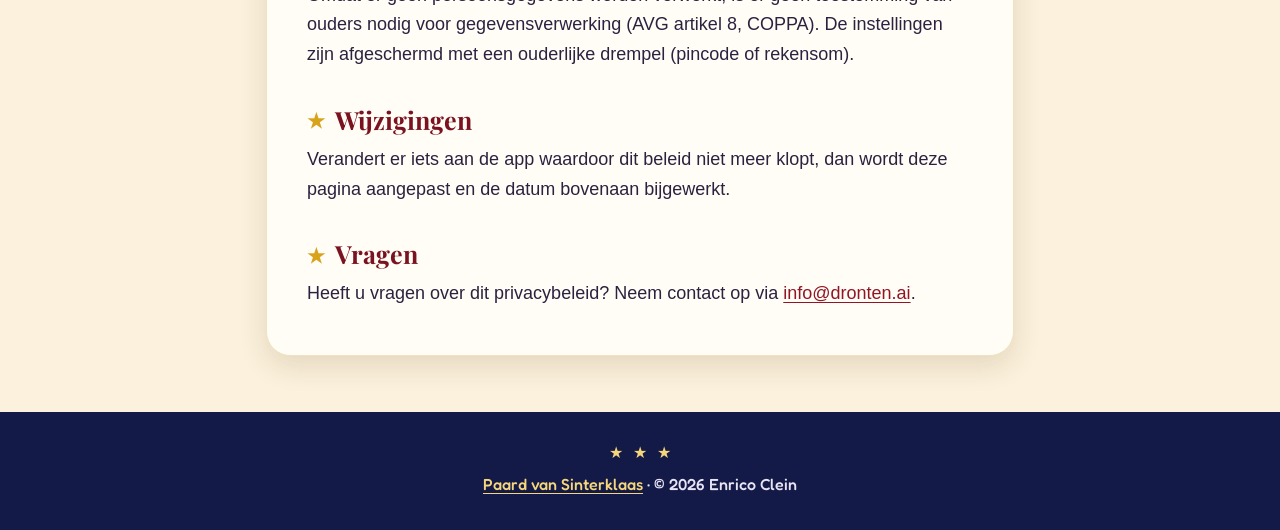
==== commit d00d7061: "Privacy policy for version 1.2: the review button and the maker's link, both behind the parental gat" ====
--- a/privacybeleid.html
+++ b/privacybeleid.html
@@ -125,6 +125,10 @@
 <h2>De bewegingssensor</h2>
 <p>Bij het spel "Het dienblad" leest de app de bewegingssensor uit, om te weten hoe het apparaat gehouden wordt. Dat gebeurt alleen tijdens het spel. Er wordt niets van bewaard of verstuurd.</p>
 
+<h2>Een beoordeling geven</h2>
+<p>In het gedeelte voor ouders, achter het slot, staat een knop "Geef een beoordeling". Die opent de App Store of Google Play. Daar kan de winkel ook zelf een venstertje tonen met de vraag om een beoordeling; dat gebeurt alleen bij een ouder die net door het slot is gekomen, nooit bij een kind. De app stuurt daarbij niets mee. Wat je in de winkel doet, valt onder het privacybeleid van Apple of Google.</p>
+<p>Op dezelfde plek staat wie de app maakte, met een knop naar de LinkedIn-pagina van de maker. Ook die knop opent alleen een pagina; de app stuurt niets mee.</p>
+
 <h2>Voorlezen</h2>
 <p>Verhalen en de uitleg van de spelletjes kunnen worden voorgelezen. Dat gebeurt met een ingesproken stem die in de app zit, of met de voorleesstem van het apparaat zelf. De app neemt geen geluid op.</p>
 
